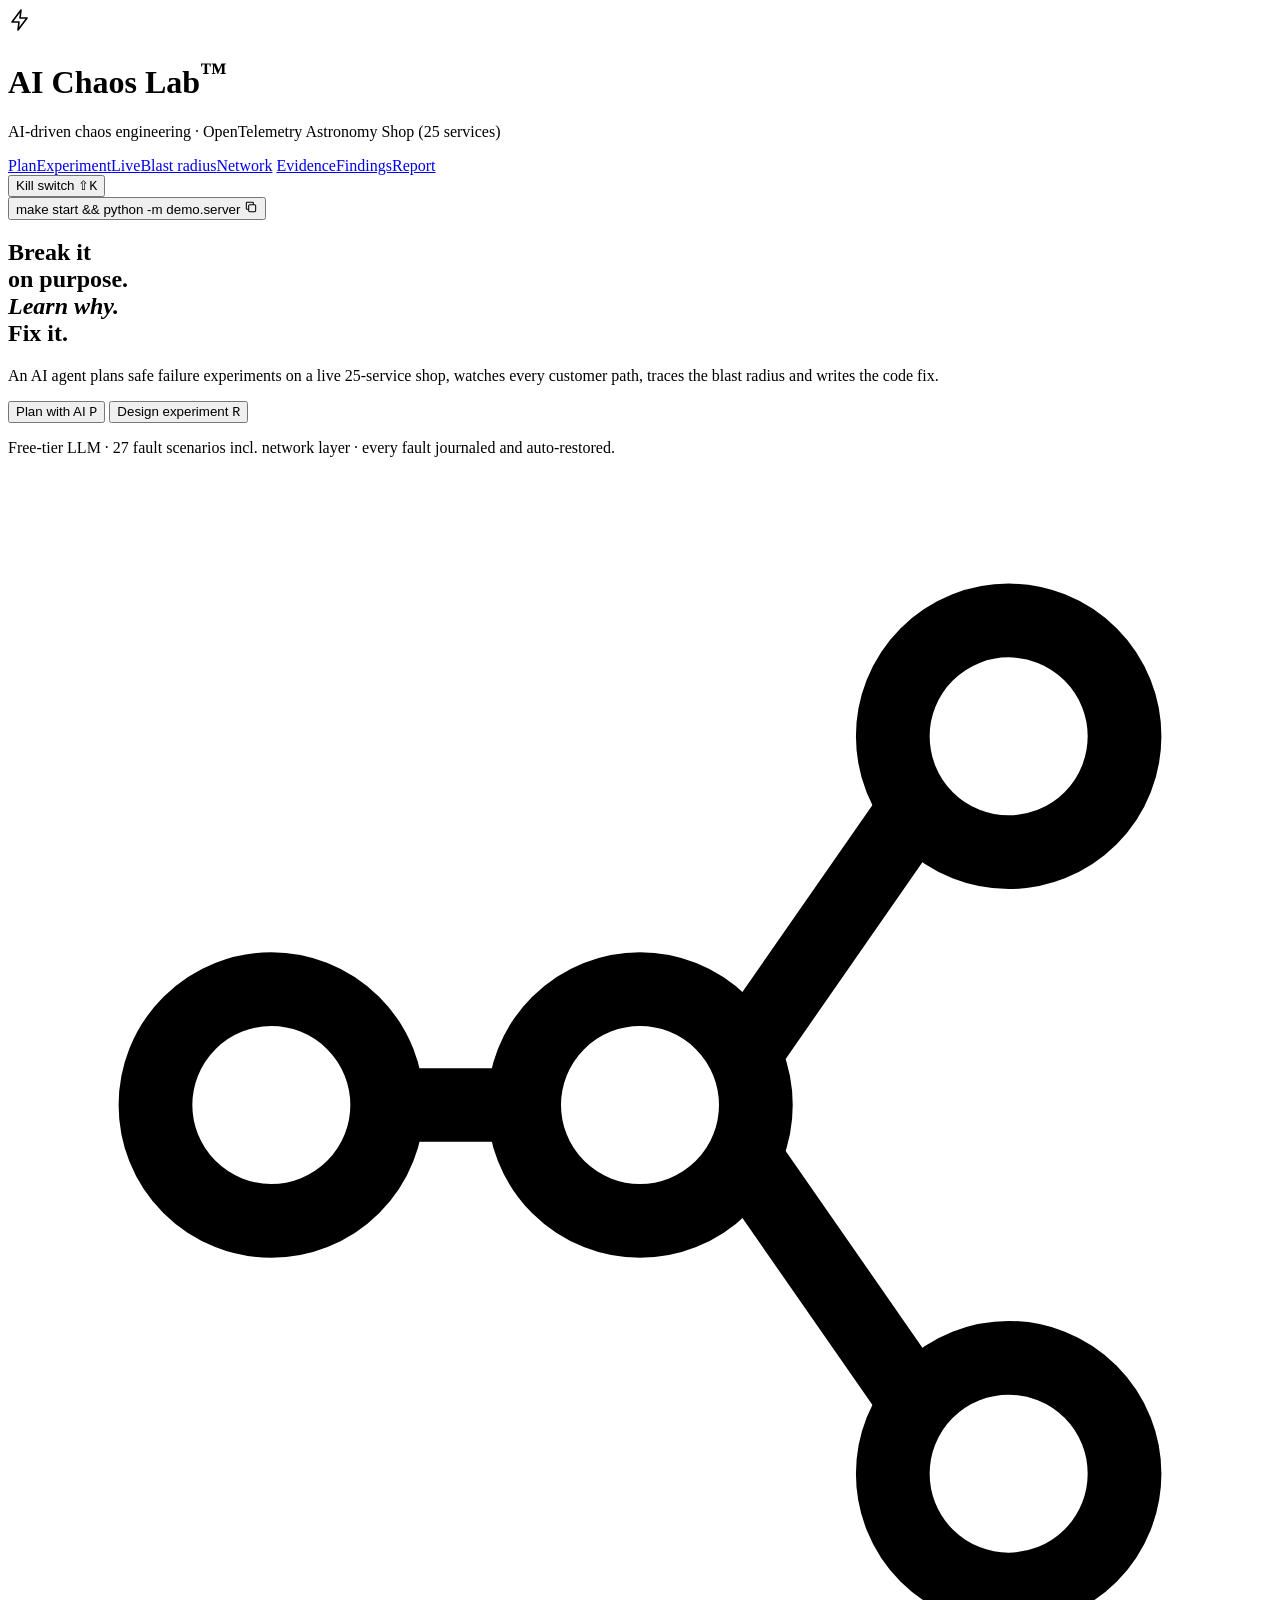
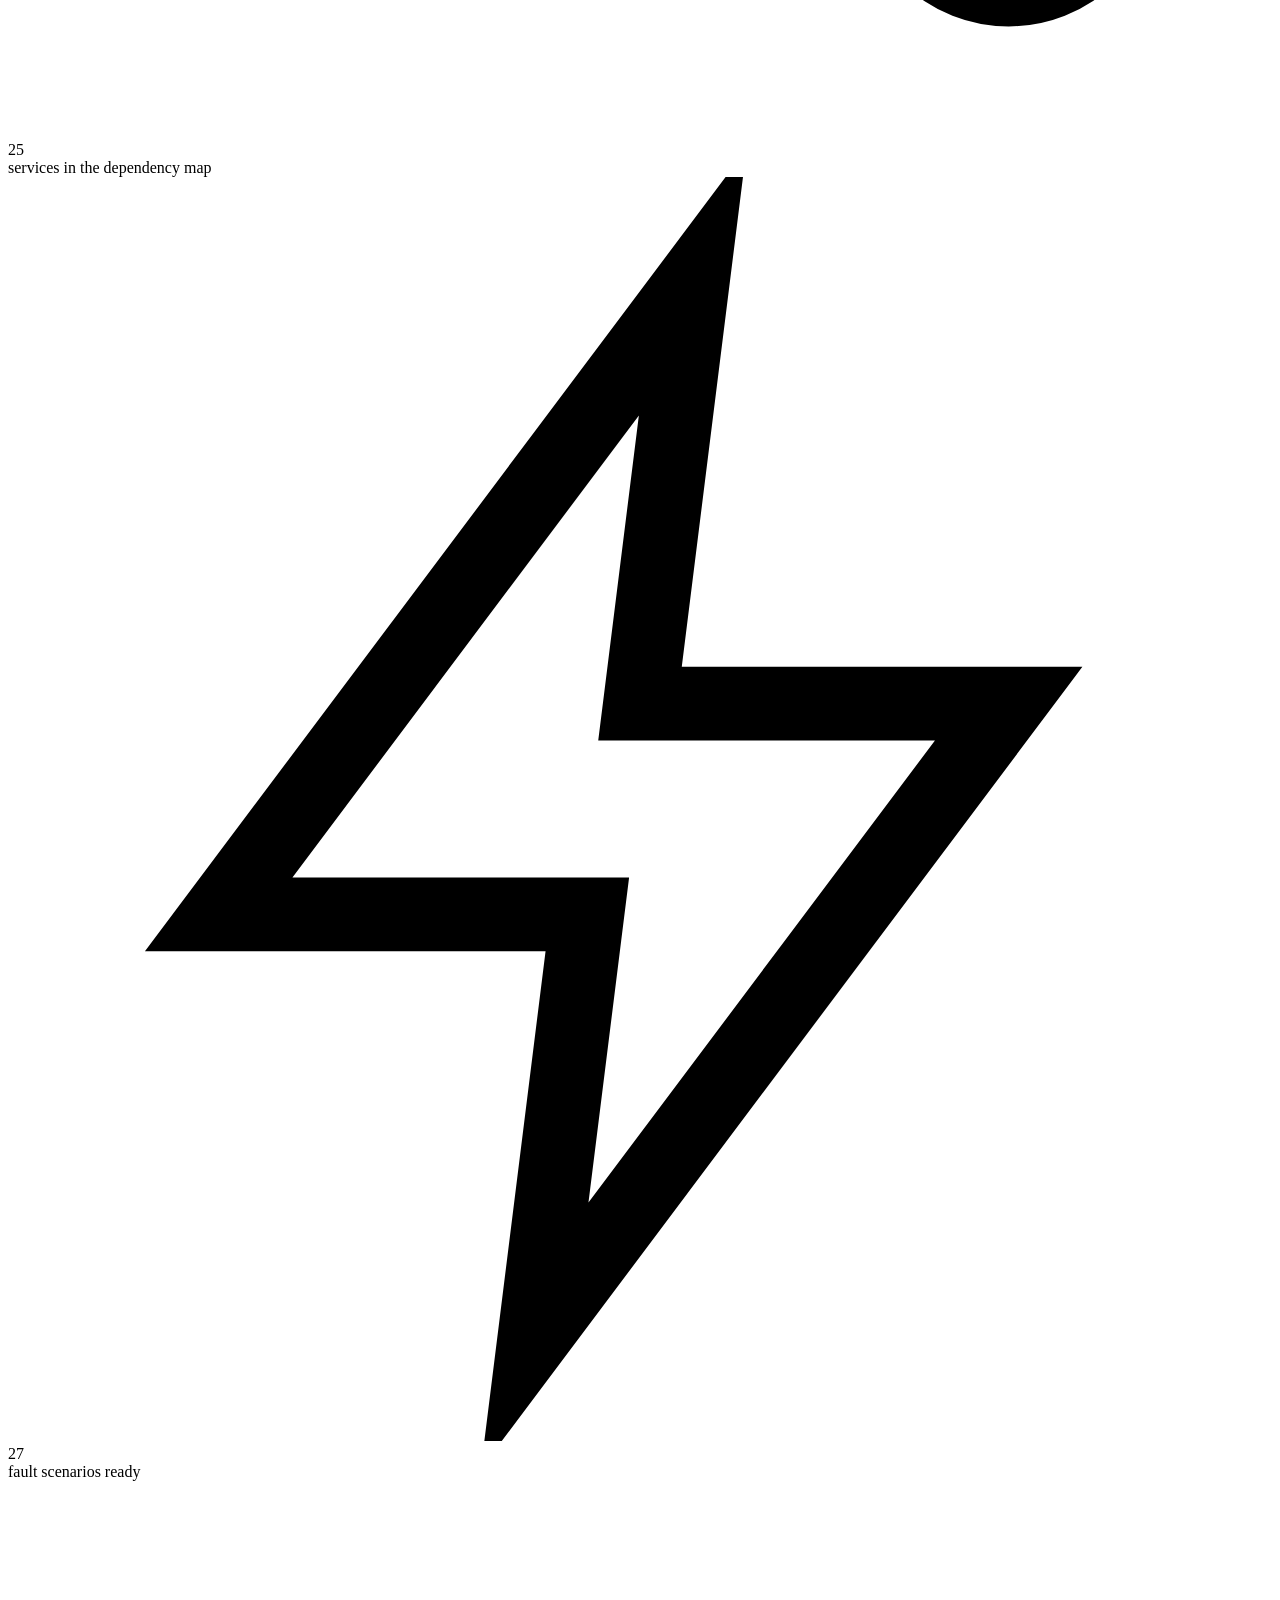
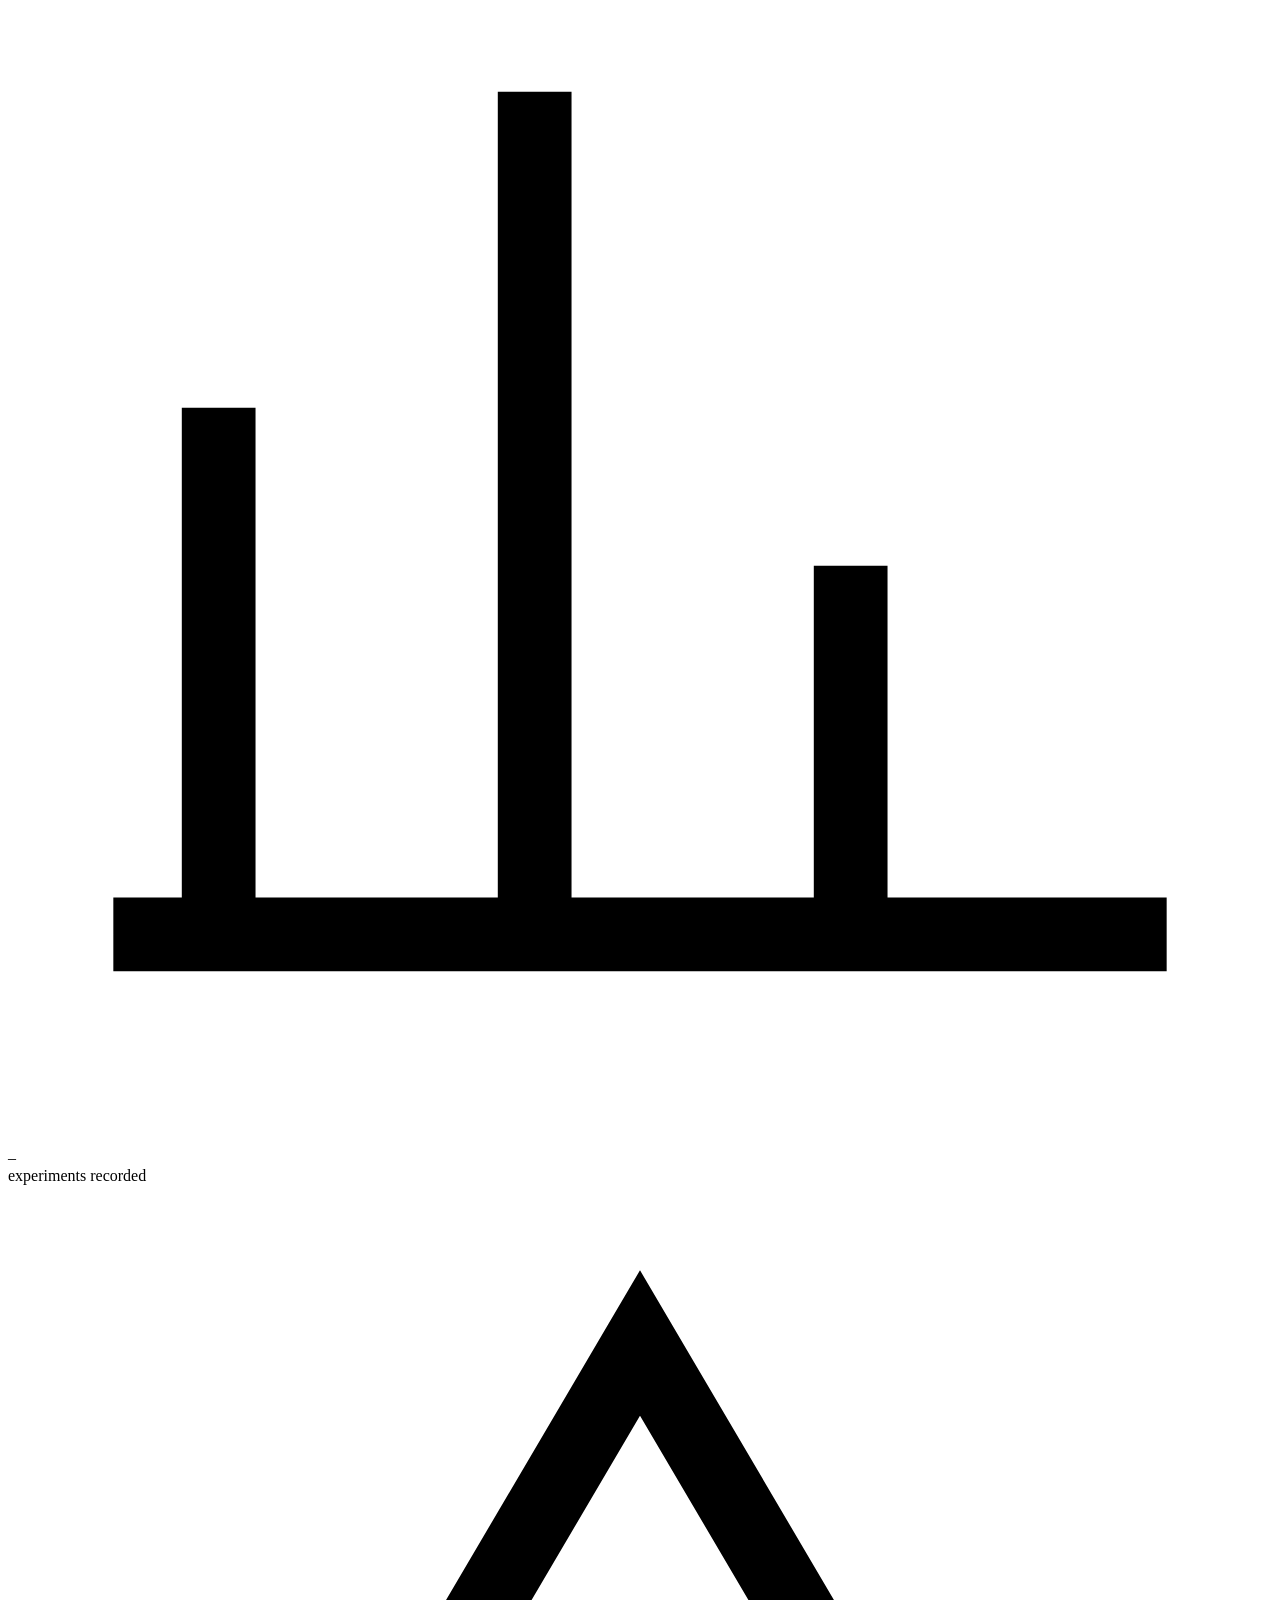
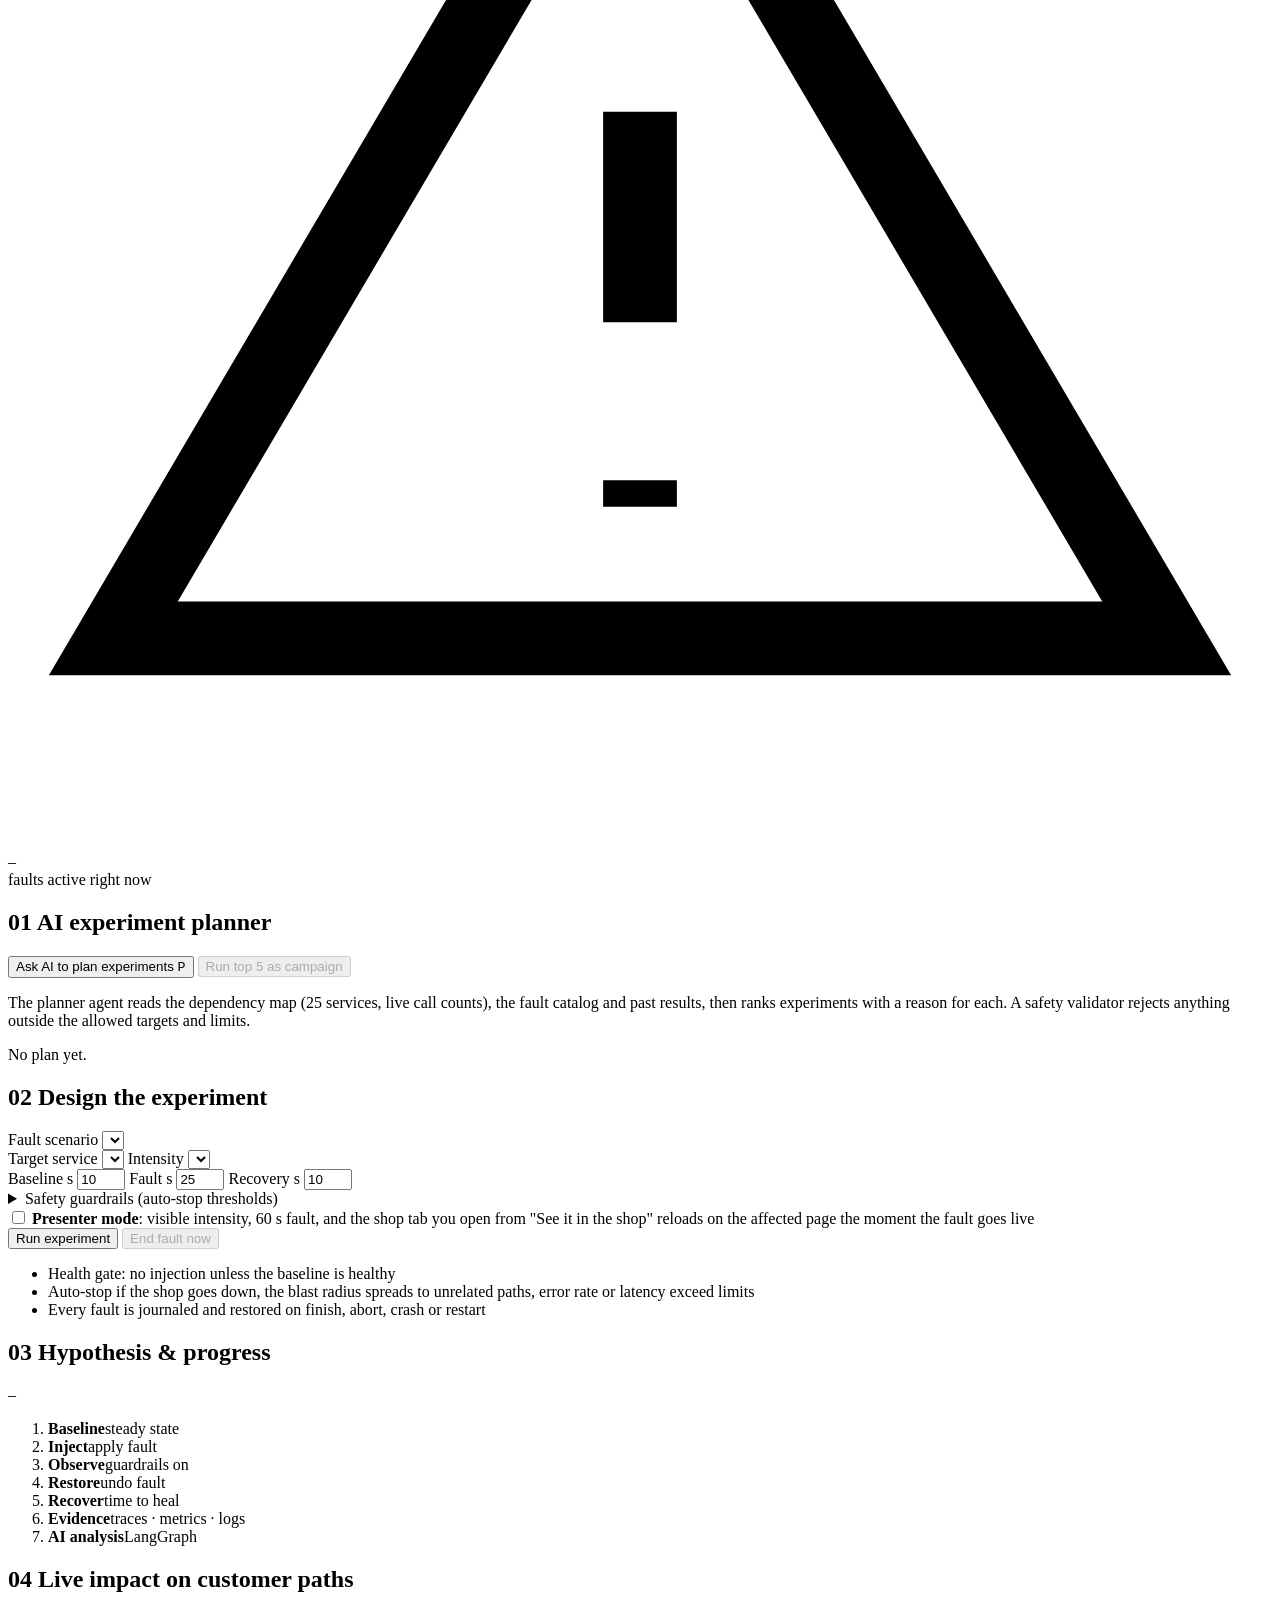
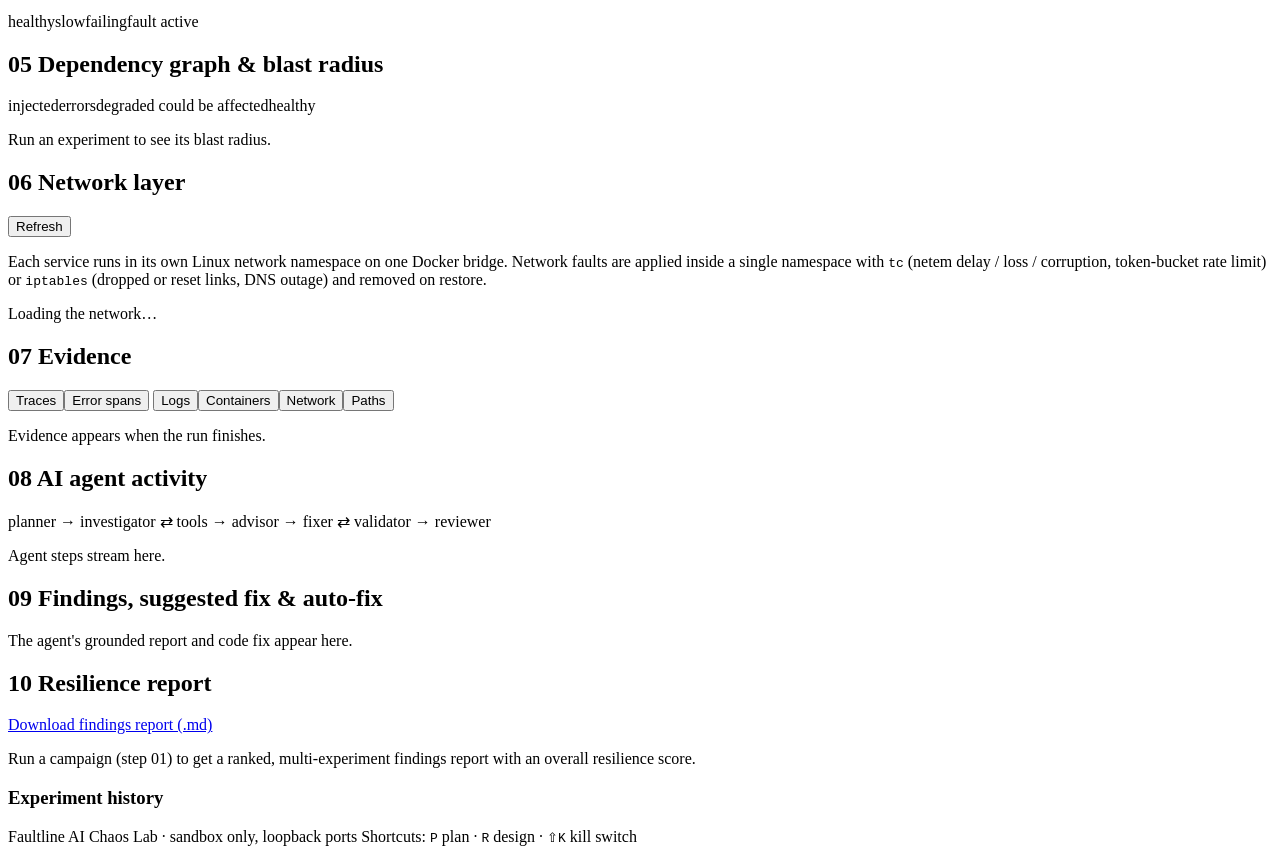
==== demo/static/index.html @ cfd6c529 "Add network-layer faults and network evidence Seven new scenarios act inside one container's Linux n" ====
<!doctype html>
<html lang="en">
<head>
<meta charset="utf-8">
<meta name="viewport" content="width=device-width, initial-scale=1">
<title>AI Chaos Lab</title>
<link rel="preconnect" href="https://fonts.googleapis.com">
<link rel="preconnect" href="https://fonts.gstatic.com" crossorigin>
<link rel="stylesheet" href="https://fonts.googleapis.com/css2?family=Inter:wght@400;500;600&family=JetBrains+Mono:wght@300;400;500&display=swap">
<link rel="stylesheet" href="/style.css">
</head>
<body>
<header class="top">
  <div class="brand">
    <div class="logo" aria-hidden="true">
      <svg viewBox="0 0 24 24" width="24" height="24" fill="none" stroke="currentColor" stroke-width="1.6" stroke-linejoin="round"><path d="M13 2 4 14h7l-1 8 9-12h-7z"/></svg>
    </div>
    <div>
      <h1>AI Chaos Lab<sup>™</sup></h1>
      <p class="sub">AI-driven chaos engineering · OpenTelemetry Astronomy Shop (25 services)</p>
    </div>
  </div>
  <nav class="nav">
    <a href="#plan">Plan</a><a href="#experiment">Experiment</a><a href="#live">Live</a><a href="#graph">Blast radius</a><a href="#network">Network</a>
    <a href="#evidence-sec">Evidence</a><a href="#findings">Findings</a><a href="#campaign">Report</a>
  </nav>
  <div class="chips" id="chips"></div>
  <button class="kill" id="kill" title="Stop everything and restore all faults now (Shift+K)">Kill switch <kbd>⇧K</kbd></button>
</header>

<main>
<div class="frame">
<div class="grid">

  <!-- Hero -->
  <section class="hero">
    <div class="hero-copy">
      <button class="cmd" id="copy-cmd" title="Copy start command"><span>make start &amp;&amp; python -m demo.server</span>
        <svg viewBox="0 0 24 24" width="14" height="14" fill="none" stroke="currentColor" stroke-width="1.8"><rect x="8" y="8" width="12" height="12" rx="2"/><path d="M16 8V5a1 1 0 0 0-1-1H5a1 1 0 0 0-1 1v10a1 1 0 0 0 1 1h3"/></svg></button>
      <h2 class="display">Break it<br>on purpose.<br><em>Learn why.</em><br>Fix it.</h2>
      <p class="lede">An AI agent plans safe failure experiments on a live 25-service shop, watches every customer path, traces the blast radius and writes the code fix.</p>
      <div class="hero-actions">
        <button class="primary big" id="hero-plan">Plan with AI <kbd>P</kbd></button>
        <button class="big" id="hero-run">Design experiment <kbd>R</kbd></button>
      </div>
      <p class="fine">Free-tier LLM · 27 fault scenarios incl. network layer · every fault journaled and auto-restored.</p>
    </div>
    <div class="hero-stats">
      <div class="stat green">
        <svg viewBox="0 0 24 24" fill="none" stroke="currentColor" stroke-width="1.4"><circle cx="5" cy="12" r="2.2"/><circle cx="19" cy="5" r="2.2"/><circle cx="19" cy="19" r="2.2"/><circle cx="12" cy="12" r="2.2"/><path d="M7.2 12h2.6M14 11l3.2-4.6M14 13l3.2 4.6"/></svg>
        <div><div class="v" id="st-services">25</div><div class="l">services in the dependency map</div></div>
      </div>
      <div class="stat orange">
        <svg viewBox="0 0 24 24" fill="none" stroke="currentColor" stroke-width="1.4"><path d="M13 2 4 14h7l-1 8 9-12h-7z"/></svg>
        <div><div class="v" id="st-scenarios">27</div><div class="l">fault scenarios ready</div></div>
      </div>
      <div class="stat yellow">
        <svg viewBox="0 0 24 24" fill="none" stroke="currentColor" stroke-width="1.4"><path d="M4 20V10M10 20V4M16 20v-7M22 20H2"/></svg>
        <div><div class="v" id="st-runs">–</div><div class="l">experiments recorded</div></div>
      </div>
      <div class="stat red" id="st-fault-cell">
        <svg viewBox="0 0 24 24" fill="none" stroke="currentColor" stroke-width="1.4"><path d="M12 3 2 20h20L12 3z"/><path d="M12 10v4M12 17v.5"/></svg>
        <div><div class="v" id="st-faults">–</div><div class="l">faults active right now</div></div>
      </div>
    </div>
  </section>

  <!-- 1. AI planner -->
  <section class="card" id="plan">
    <div class="card-head">
      <h2><span class="num">01</span> AI experiment planner</h2>
      <div class="row">
        <button class="primary" id="plan-btn">Ask AI to plan experiments <kbd>P</kbd></button>
        <button id="campaign-btn" disabled>Run top 5 as campaign</button>
      </div>
    </div>
    <p class="muted small">The planner agent reads the dependency map (25 services, live call counts), the fault catalog and past results, then ranks experiments with a reason for each. A safety validator rejects anything outside the allowed targets and limits.</p>
    <div id="plan-out"><p class="muted">No plan yet.</p></div>
  </section>

  <!-- 2. Design -->
  <section class="grid-setup" id="experiment">
    <div class="card">
      <h2><span class="num">02</span> Design the experiment</h2>
      <label class="field">Fault scenario <select id="scenario"></select></label>
      <div class="two">
        <label class="field">Target service <select id="target"></select></label>
        <label class="field">Intensity <select id="variant"></select></label>
      </div>
      <div class="three">
        <label class="field">Baseline s <input id="baseline_s" type="number" min="6" max="30" value="10"></label>
        <label class="field">Fault s <input id="fault_s" type="number" min="8" max="60" value="25"></label>
        <label class="field">Recovery s <input id="recovery_s" type="number" min="5" max="30" value="10"></label>
      </div>
      <details class="guards-edit">
        <summary>Safety guardrails (auto-stop thresholds)</summary>
        <div class="two">
          <label class="field">Max unexpected paths <input id="g_unexpected" type="number" value="2" min="0" max="10"></label>
          <label class="field">Max error rate % <input id="g_error" type="number" value="85" min="10" max="100"></label>
          <label class="field">Max median latency, unrelated paths ms <input id="g_p95" type="number" value="6000" min="500" max="8000"></label>
          <label class="field">Hard fault cap s <input id="g_cap" type="number" value="60" min="10" max="60"></label>
        </div>
      </details>
      <label class="presenter"><input type="checkbox" id="presenter"> <span><b>Presenter mode</b>: visible intensity,
        60 s fault, and the shop tab you open from "See it in the shop" reloads on the affected page the moment the fault goes live</span></label>
      <div class="actions">
        <button class="primary" id="run">Run experiment</button>
        <button id="end-fault" disabled title="Restore now; the run still completes and is scored">End fault now</button>
      </div>
      <ul class="guards">
        <li>Health gate: no injection unless the baseline is healthy</li>
        <li>Auto-stop if the shop goes down, the blast radius spreads to unrelated paths, error rate or latency exceed limits</li>
        <li>Every fault is journaled and restored on finish, abort, crash or restart</li>
      </ul>
    </div>
    <div class="card">
      <h2><span class="num">03</span> Hypothesis &amp; progress</h2>
      <p class="hypothesis" id="hypothesis">–</p>
      <div class="meta" id="exp-meta"></div>
      <div class="shopview" id="shopview"></div>
      <ol class="stepper" id="stepper">
        <li data-step="baseline"><b>Baseline</b><span>steady state</span></li>
        <li data-step="inject"><b>Inject</b><span>apply fault</span></li>
        <li data-step="fault"><b>Observe</b><span>guardrails on</span></li>
        <li data-step="restore"><b>Restore</b><span>undo fault</span></li>
        <li data-step="recovered"><b>Recover</b><span>time to heal</span></li>
        <li data-step="evidence"><b>Evidence</b><span>traces · metrics · logs</span></li>
        <li data-step="agent"><b>AI analysis</b><span>LangGraph</span></li>
      </ol>
      <div class="runline" id="runline"></div>
    </div>
  </section>

  <!-- 3. Live -->
  <section class="card" id="live">
    <div class="card-head">
      <h2><span class="num">04</span> Live impact on customer paths</h2>
      <div class="legend"><span><i class="sq ok"></i>healthy</span><span><i class="sq slow"></i>slow</span><span><i class="sq bad"></i>failing</span><span><i class="band"></i>fault active</span></div>
    </div>
    <div class="kpis" id="kpis"></div>
    <div class="matrix" id="matrix"></div>
  </section>

  <!-- 4. Topology -->
  <section class="card" id="graph">
    <div class="card-head">
      <h2><span class="num">05</span> Dependency graph &amp; blast radius</h2>
      <div class="legend">
        <span><i class="dot inj"></i>injected</span><span><i class="dot err"></i>errors</span><span><i class="dot deg"></i>degraded</span>
        <span><i class="dot pot"></i>could be affected</span><span><i class="dot ok"></i>healthy</span>
      </div>
    </div>
    <div class="graph-wrap">
      <div id="topology" class="topology"></div>
      <div id="blast" class="blast"><p class="muted">Run an experiment to see its blast radius.</p></div>
    </div>
  </section>

  <!-- Network layer -->
  <section class="card" id="network">
    <div class="card-head">
      <h2><span class="num">06</span> Network layer</h2>
      <button id="net-refresh" data-needs-idle>Refresh</button>
    </div>
    <p class="muted small">Each service runs in its own Linux network namespace on one Docker bridge. Network faults
      are applied inside a single namespace with <code>tc</code> (netem delay / loss / corruption, token-bucket
      rate limit) or <code>iptables</code> (dropped or reset links, DNS outage) and removed on restore.</p>
    <div class="net-grid">
      <div id="net-summary" class="net-summary"><p class="muted">Loading the network…</p></div>
      <div id="net-table" class="net-table"></div>
    </div>
  </section>

  <!-- 5. Evidence + agent -->
  <section class="grid-two" id="evidence-sec">
    <div class="card">
      <div class="card-head">
        <h2><span class="num">07</span> Evidence</h2>
        <div class="tabs" id="tabs">
          <button data-tab="trace" class="on">Traces</button><button data-tab="spans">Error spans</button>
          <button data-tab="logs">Logs</button><button data-tab="containers">Containers</button><button data-tab="network">Network</button><button data-tab="paths">Paths</button>
        </div>
      </div>
      <div id="evidence" class="evidence"><p class="muted">Evidence appears when the run finishes.</p></div>
    </div>
    <div class="card">
      <div class="card-head">
        <h2><span class="num">08</span> AI agent activity</h2>
        <span class="graph-pill" id="graph-pill">planner → investigator ⇄ tools → advisor → fixer ⇄ validator → reviewer</span>
      </div>
      <div id="feed" class="feed"><p class="muted">Agent steps stream here.</p></div>
    </div>
  </section>

  <!-- 6. Findings -->
  <section class="card" id="findings">
    <h2><span class="num">09</span> Findings, suggested fix &amp; auto-fix</h2>
    <div id="report"><p class="muted">The agent's grounded report and code fix appear here.</p></div>
  </section>

  <!-- 7. Campaign -->
  <section class="card" id="campaign">
    <div class="card-head">
      <h2><span class="num">10</span> Resilience report</h2>
      <a class="button" id="report-dl" href="#" download>Download findings report (.md)</a>
    </div>
    <div id="campaign-out"><p class="muted">Run a campaign (step 01) to get a ranked, multi-experiment findings report with an overall resilience score.</p></div>
    <h3 class="sub-h">Experiment history</h3>
    <div id="history"></div>
  </section>

</div>
</div>
</main>
<footer class="foot">
  <span>Faultline AI Chaos Lab · sandbox only, loopback ports</span>
  <span>Shortcuts: <kbd>P</kbd> plan · <kbd>R</kbd> design · <kbd>⇧K</kbd> kill switch</span>
</footer>
<script src="/app.js"></script>
</body>
</html>
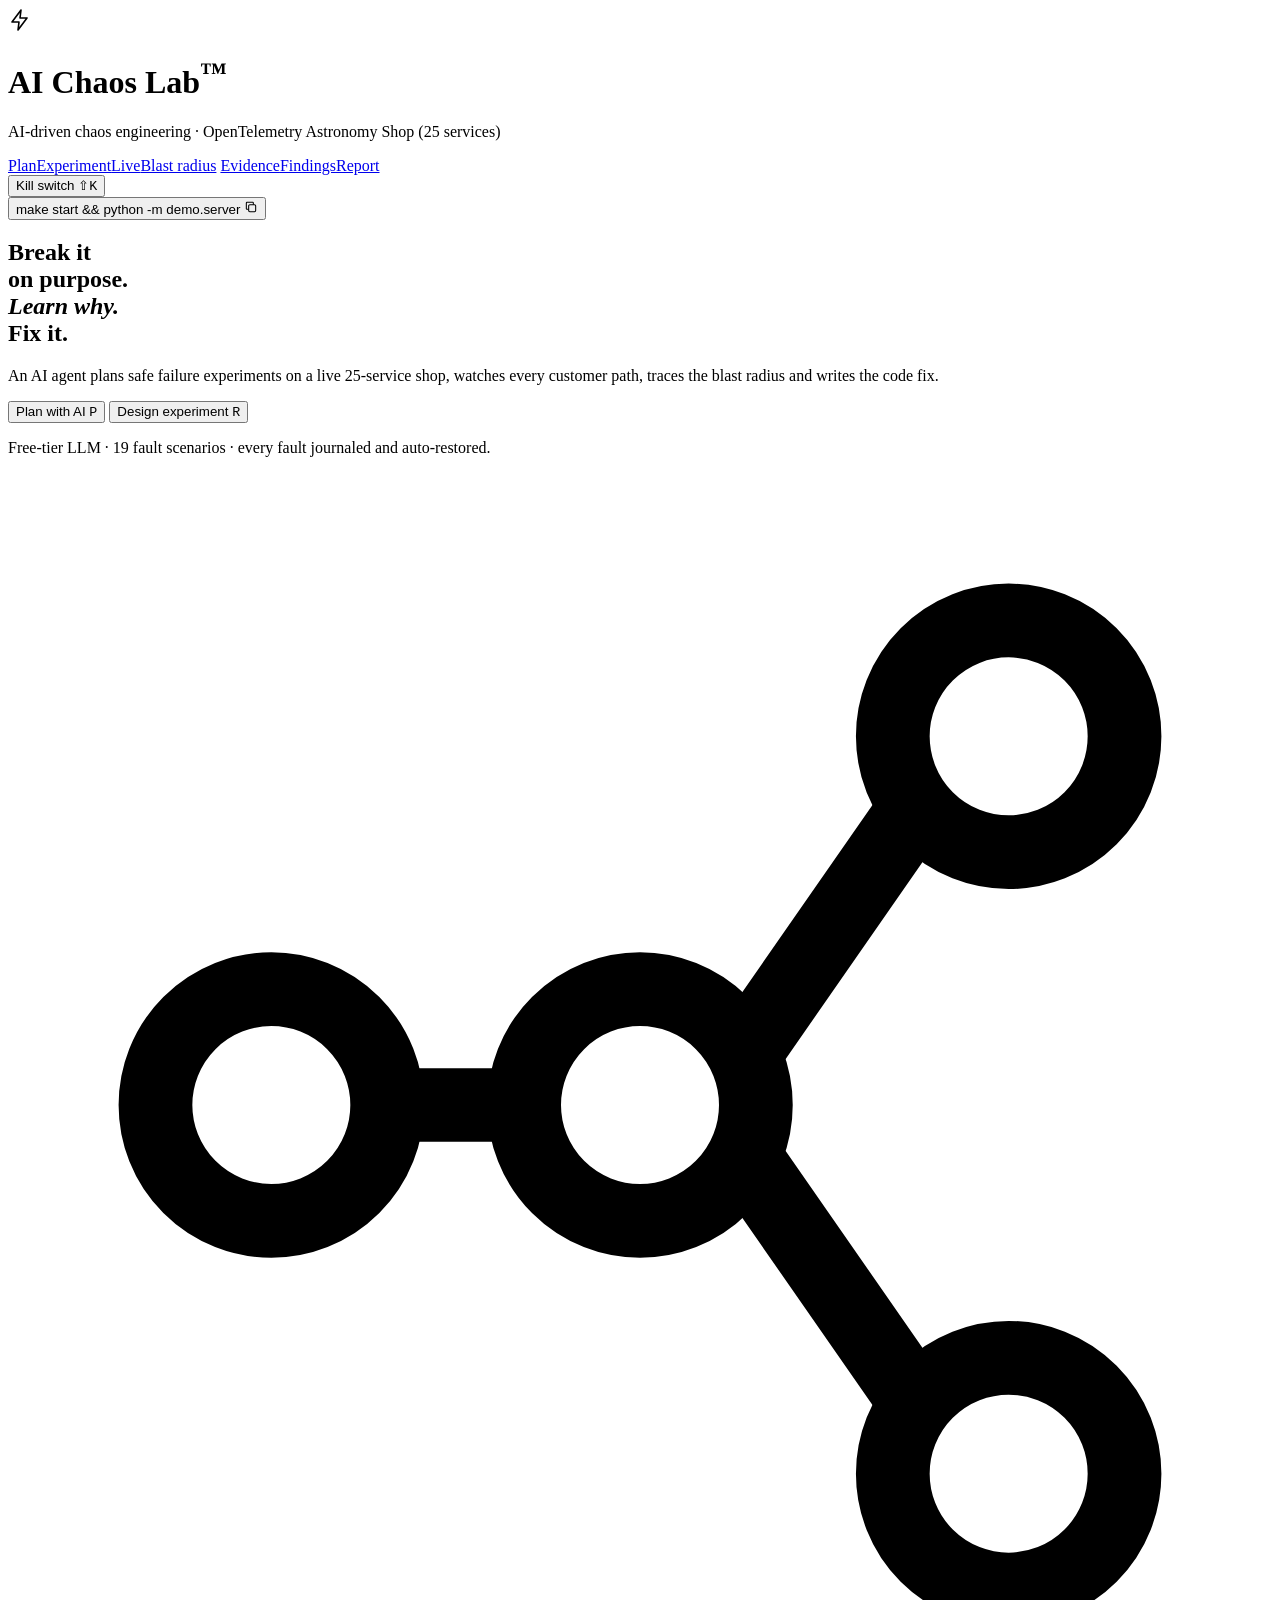
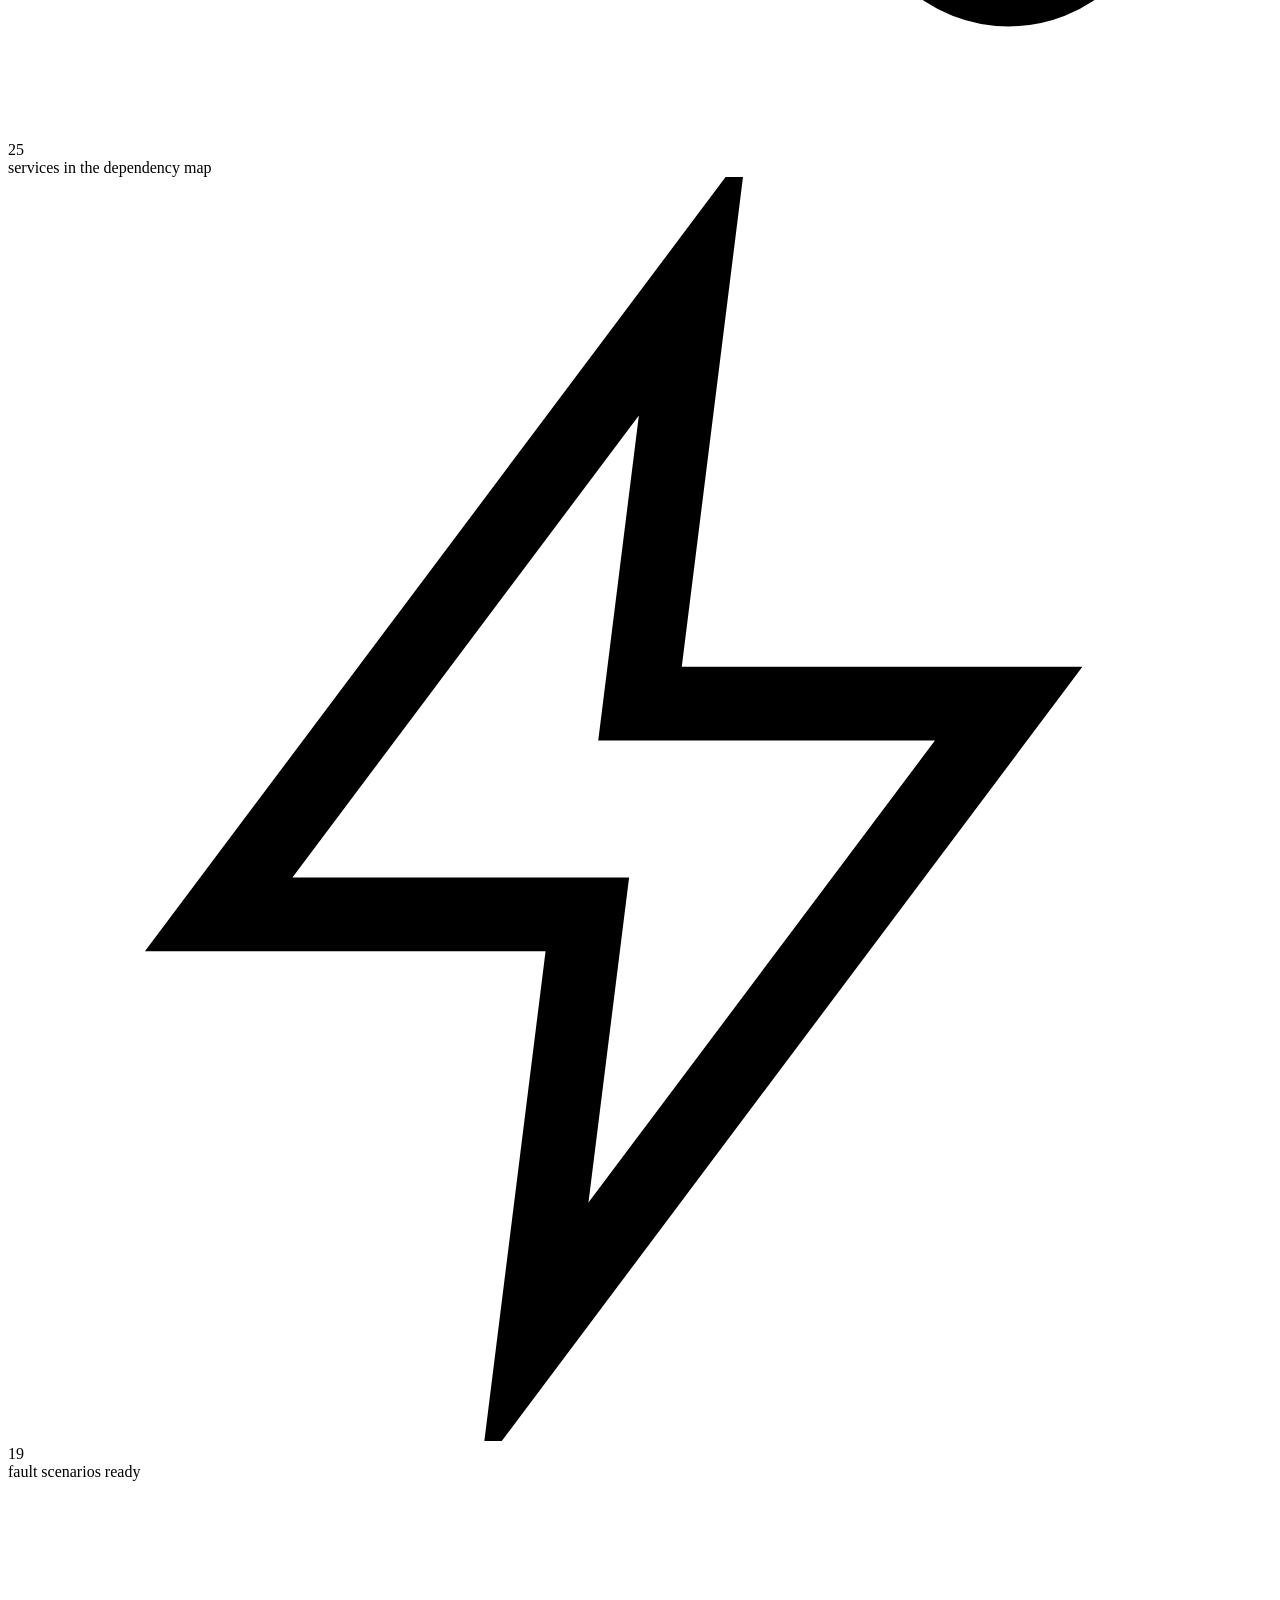
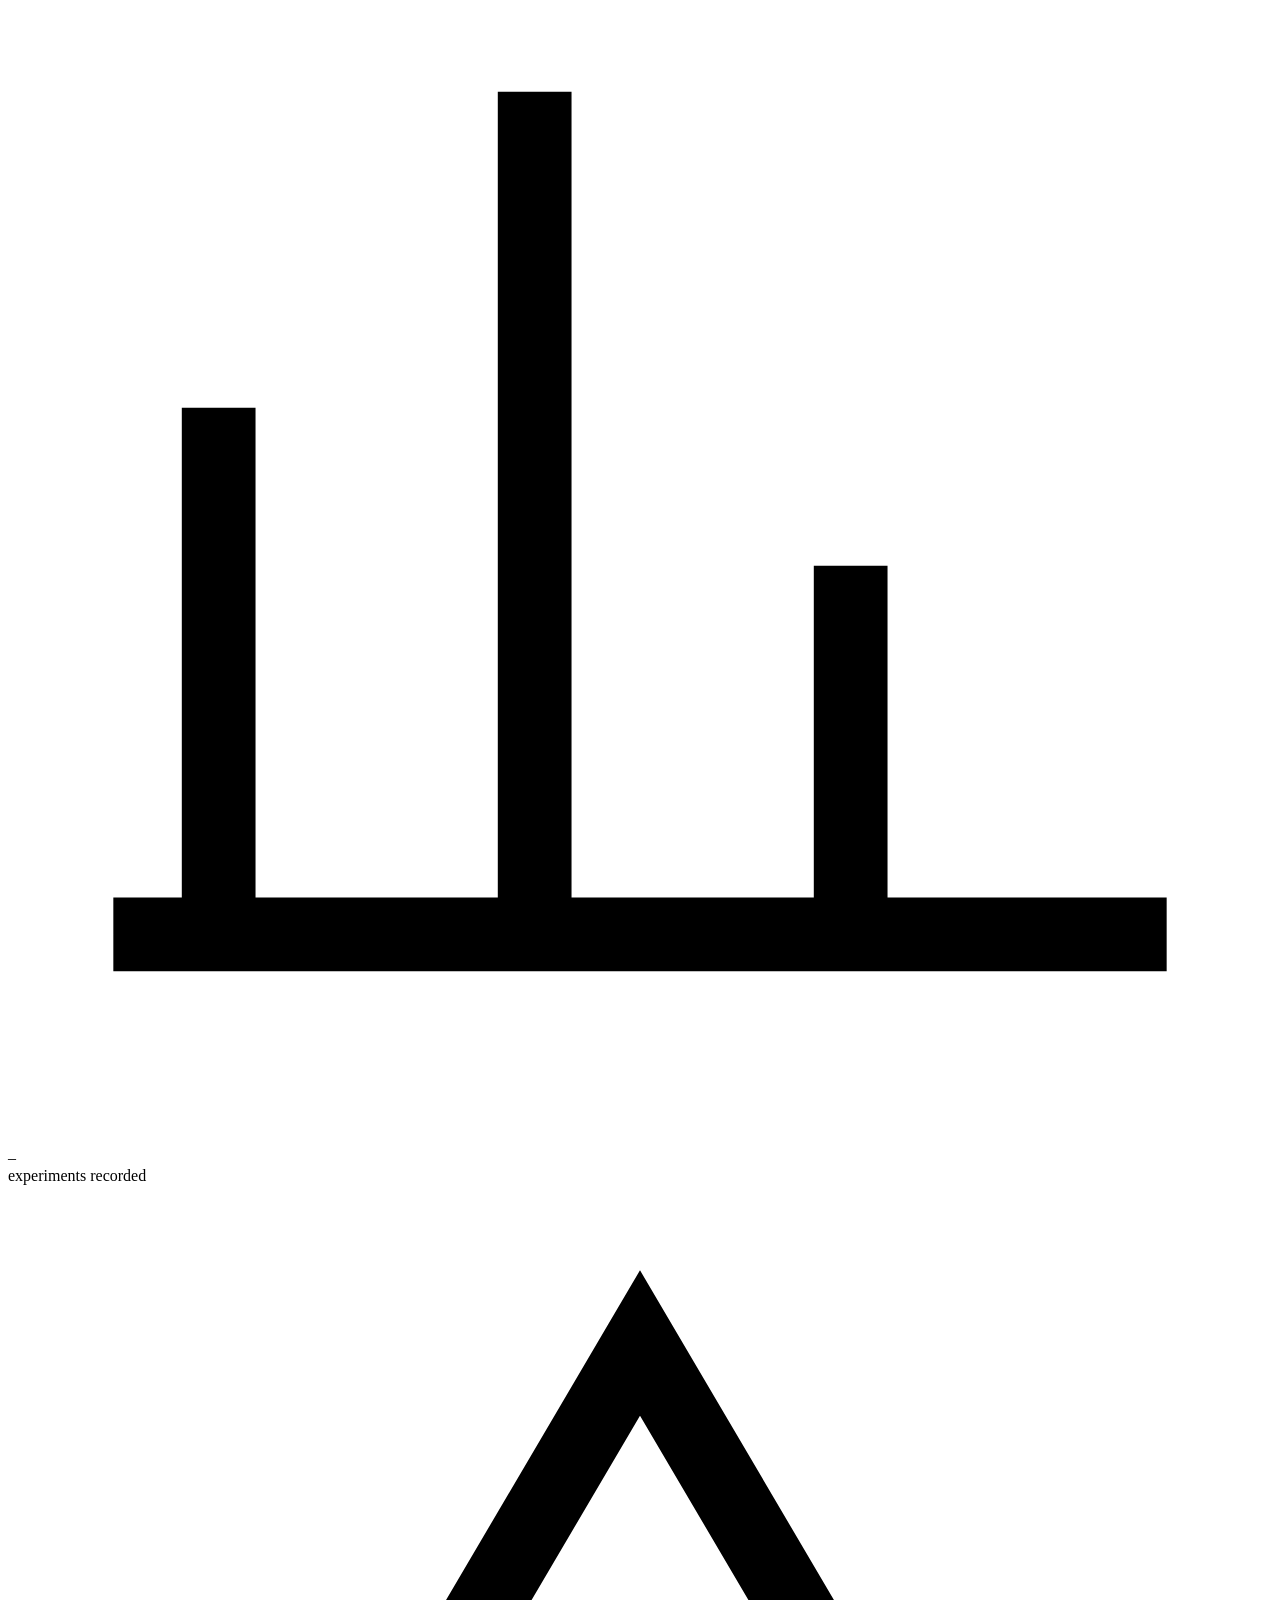
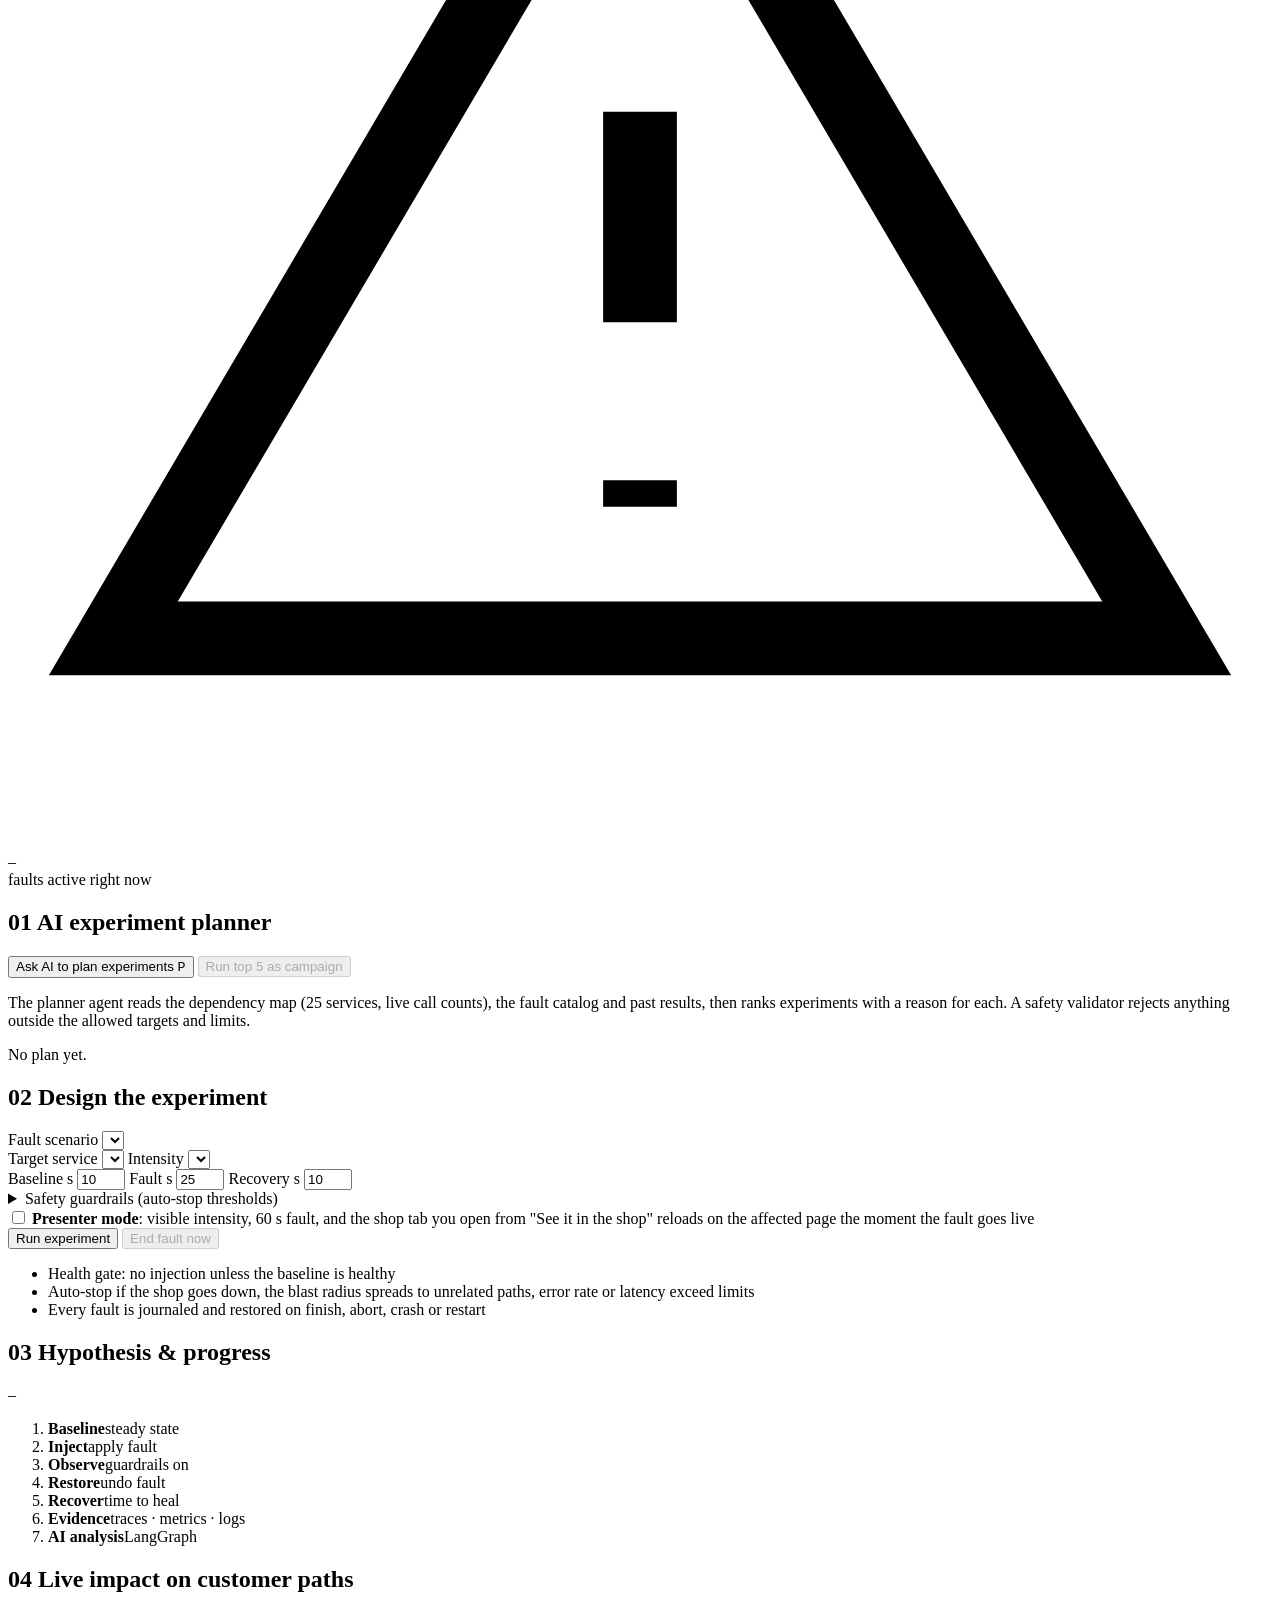
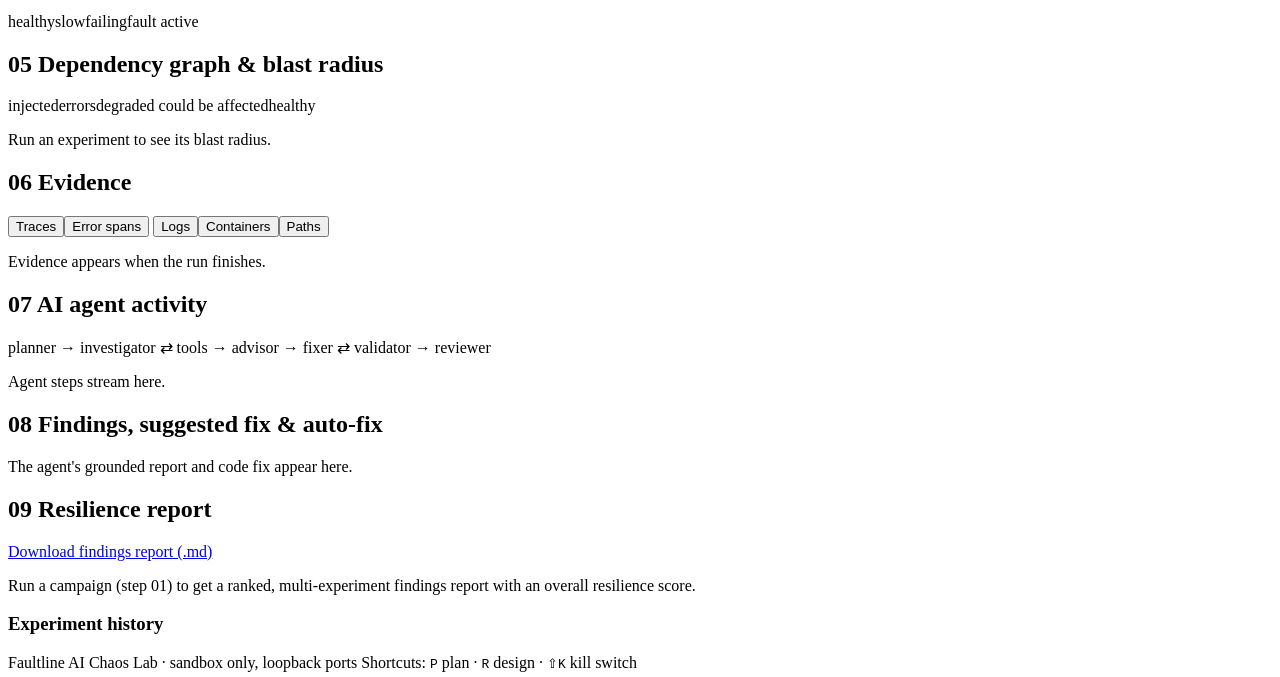
==== commit c4f718ac: "Merge pull request #7 from 0Advi/rename/faultline Rename the project to Faultline" ====
--- a/demo/static/index.html
+++ b/demo/static/index.html
@@ -21,7 +21,7 @@
     </div>
   </div>
   <nav class="nav">
-    <a href="#plan">Plan</a><a href="#experiment">Experiment</a><a href="#live">Live</a><a href="#graph">Blast radius</a><a href="#network">Network</a>
+    <a href="#plan">Plan</a><a href="#experiment">Experiment</a><a href="#live">Live</a><a href="#graph">Blast radius</a>
     <a href="#evidence-sec">Evidence</a><a href="#findings">Findings</a><a href="#campaign">Report</a>
   </nav>
   <div class="chips" id="chips"></div>
@@ -43,7 +43,7 @@
         <button class="primary big" id="hero-plan">Plan with AI <kbd>P</kbd></button>
         <button class="big" id="hero-run">Design experiment <kbd>R</kbd></button>
       </div>
-      <p class="fine">Free-tier LLM · 27 fault scenarios incl. network layer · every fault journaled and auto-restored.</p>
+      <p class="fine">Free-tier LLM · 19 fault scenarios · every fault journaled and auto-restored.</p>
     </div>
     <div class="hero-stats">
       <div class="stat green">
@@ -52,7 +52,7 @@
       </div>
       <div class="stat orange">
         <svg viewBox="0 0 24 24" fill="none" stroke="currentColor" stroke-width="1.4"><path d="M13 2 4 14h7l-1 8 9-12h-7z"/></svg>
-        <div><div class="v" id="st-scenarios">27</div><div class="l">fault scenarios ready</div></div>
+        <div><div class="v" id="st-scenarios">19</div><div class="l">fault scenarios ready</div></div>
       </div>
       <div class="stat yellow">
         <svg viewBox="0 0 24 24" fill="none" stroke="currentColor" stroke-width="1.4"><path d="M4 20V10M10 20V4M16 20v-7M22 20H2"/></svg>
@@ -156,36 +156,21 @@
     </div>
   </section>
 
-  <!-- Network layer -->
-  <section class="card" id="network">
-    <div class="card-head">
-      <h2><span class="num">06</span> Network layer</h2>
-      <button id="net-refresh" data-needs-idle>Refresh</button>
-    </div>
-    <p class="muted small">Each service runs in its own Linux network namespace on one Docker bridge. Network faults
-      are applied inside a single namespace with <code>tc</code> (netem delay / loss / corruption, token-bucket
-      rate limit) or <code>iptables</code> (dropped or reset links, DNS outage) and removed on restore.</p>
-    <div class="net-grid">
-      <div id="net-summary" class="net-summary"><p class="muted">Loading the network…</p></div>
-      <div id="net-table" class="net-table"></div>
-    </div>
-  </section>
-
   <!-- 5. Evidence + agent -->
   <section class="grid-two" id="evidence-sec">
     <div class="card">
       <div class="card-head">
-        <h2><span class="num">07</span> Evidence</h2>
+        <h2><span class="num">06</span> Evidence</h2>
         <div class="tabs" id="tabs">
           <button data-tab="trace" class="on">Traces</button><button data-tab="spans">Error spans</button>
-          <button data-tab="logs">Logs</button><button data-tab="containers">Containers</button><button data-tab="network">Network</button><button data-tab="paths">Paths</button>
+          <button data-tab="logs">Logs</button><button data-tab="containers">Containers</button><button data-tab="paths">Paths</button>
         </div>
       </div>
       <div id="evidence" class="evidence"><p class="muted">Evidence appears when the run finishes.</p></div>
     </div>
     <div class="card">
       <div class="card-head">
-        <h2><span class="num">08</span> AI agent activity</h2>
+        <h2><span class="num">07</span> AI agent activity</h2>
         <span class="graph-pill" id="graph-pill">planner → investigator ⇄ tools → advisor → fixer ⇄ validator → reviewer</span>
       </div>
       <div id="feed" class="feed"><p class="muted">Agent steps stream here.</p></div>
@@ -194,14 +179,14 @@
 
   <!-- 6. Findings -->
   <section class="card" id="findings">
-    <h2><span class="num">09</span> Findings, suggested fix &amp; auto-fix</h2>
+    <h2><span class="num">08</span> Findings, suggested fix &amp; auto-fix</h2>
     <div id="report"><p class="muted">The agent's grounded report and code fix appear here.</p></div>
   </section>
 
   <!-- 7. Campaign -->
   <section class="card" id="campaign">
     <div class="card-head">
-      <h2><span class="num">10</span> Resilience report</h2>
+      <h2><span class="num">09</span> Resilience report</h2>
       <a class="button" id="report-dl" href="#" download>Download findings report (.md)</a>
     </div>
     <div id="campaign-out"><p class="muted">Run a campaign (step 01) to get a ranked, multi-experiment findings report with an overall resilience score.</p></div>
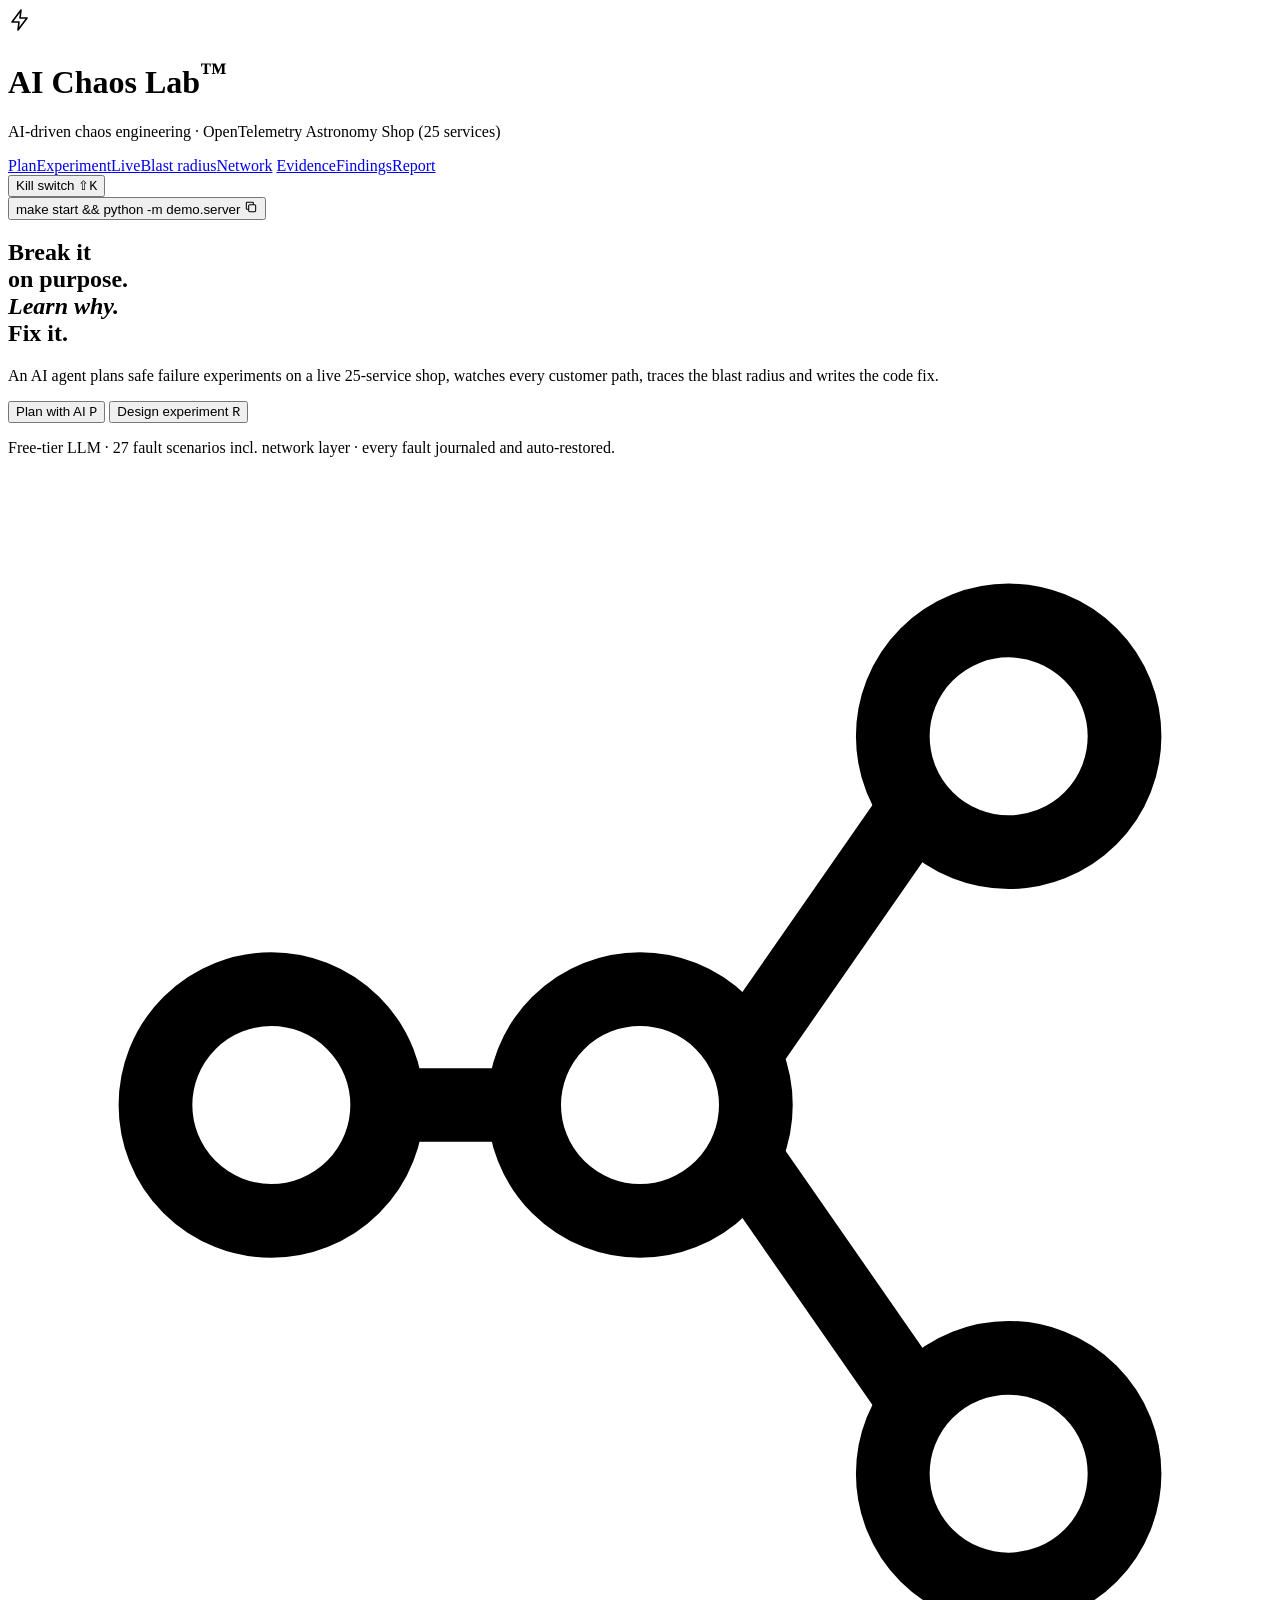
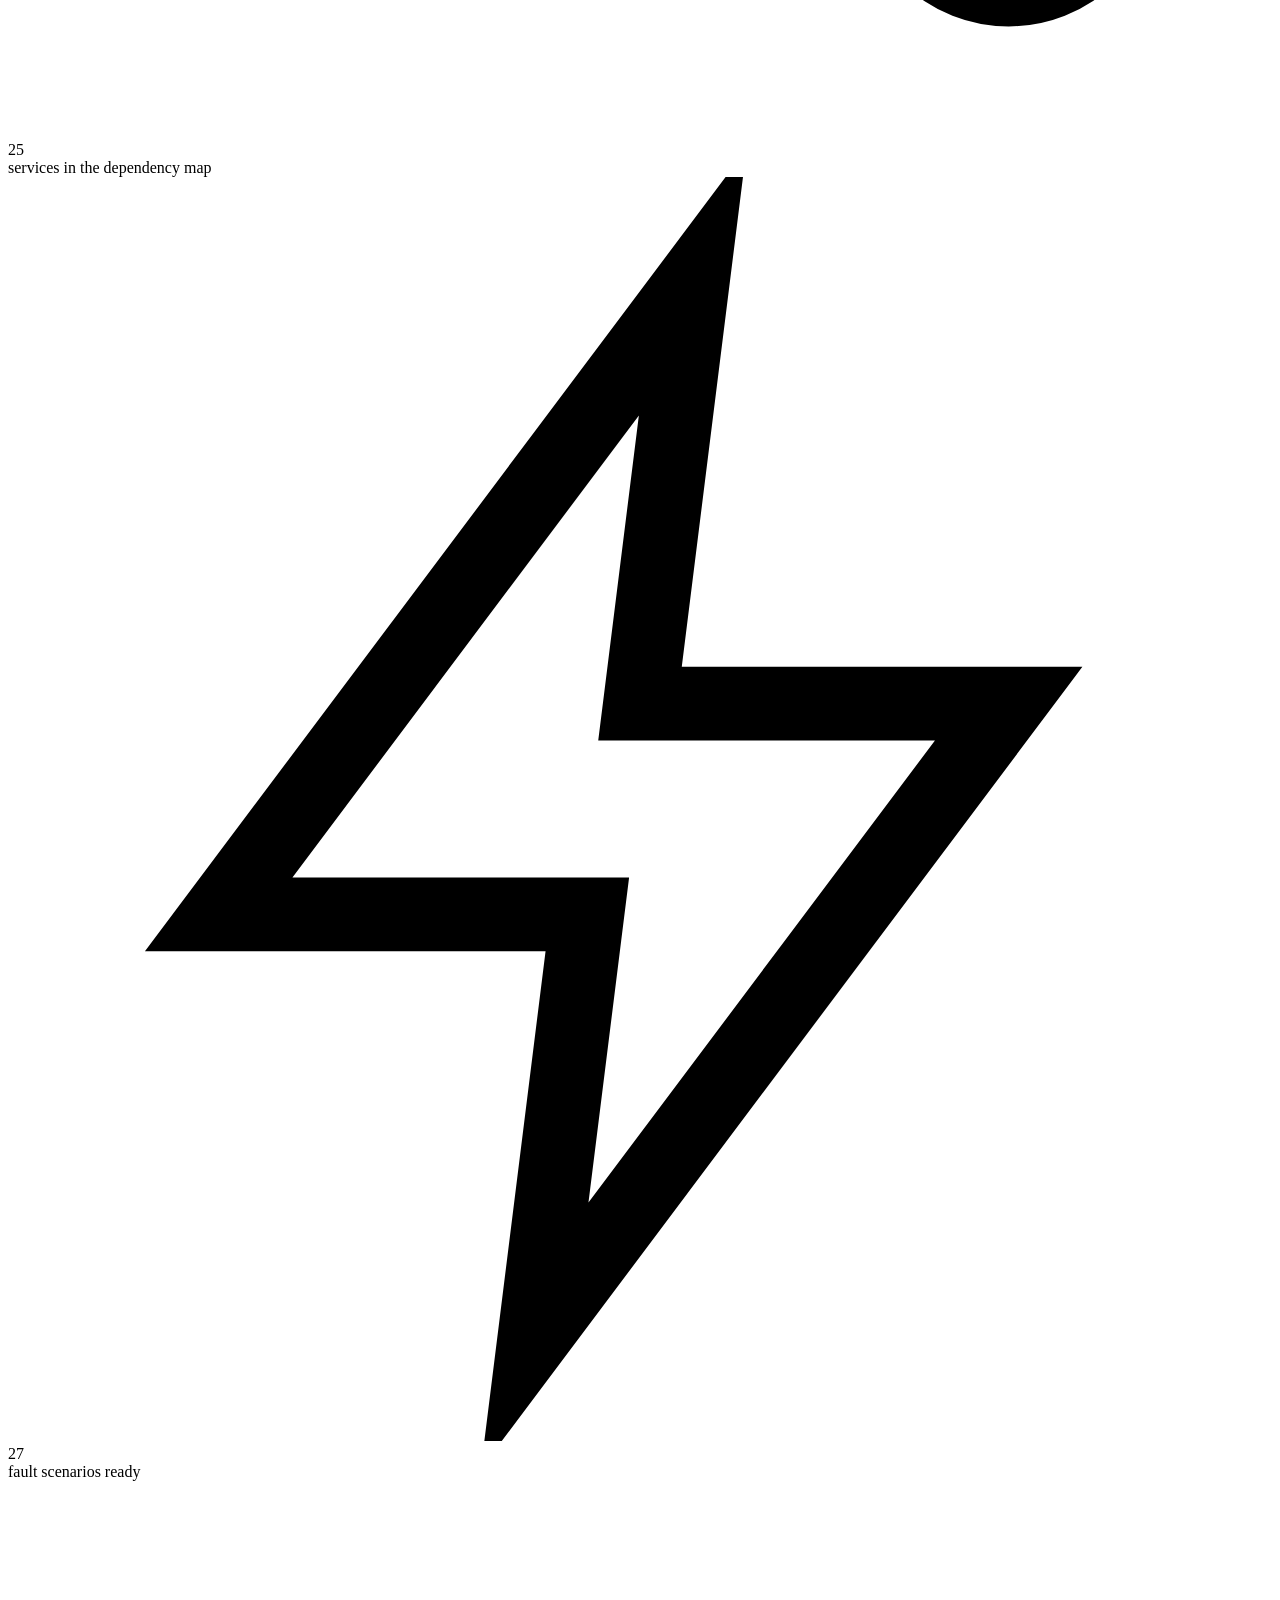
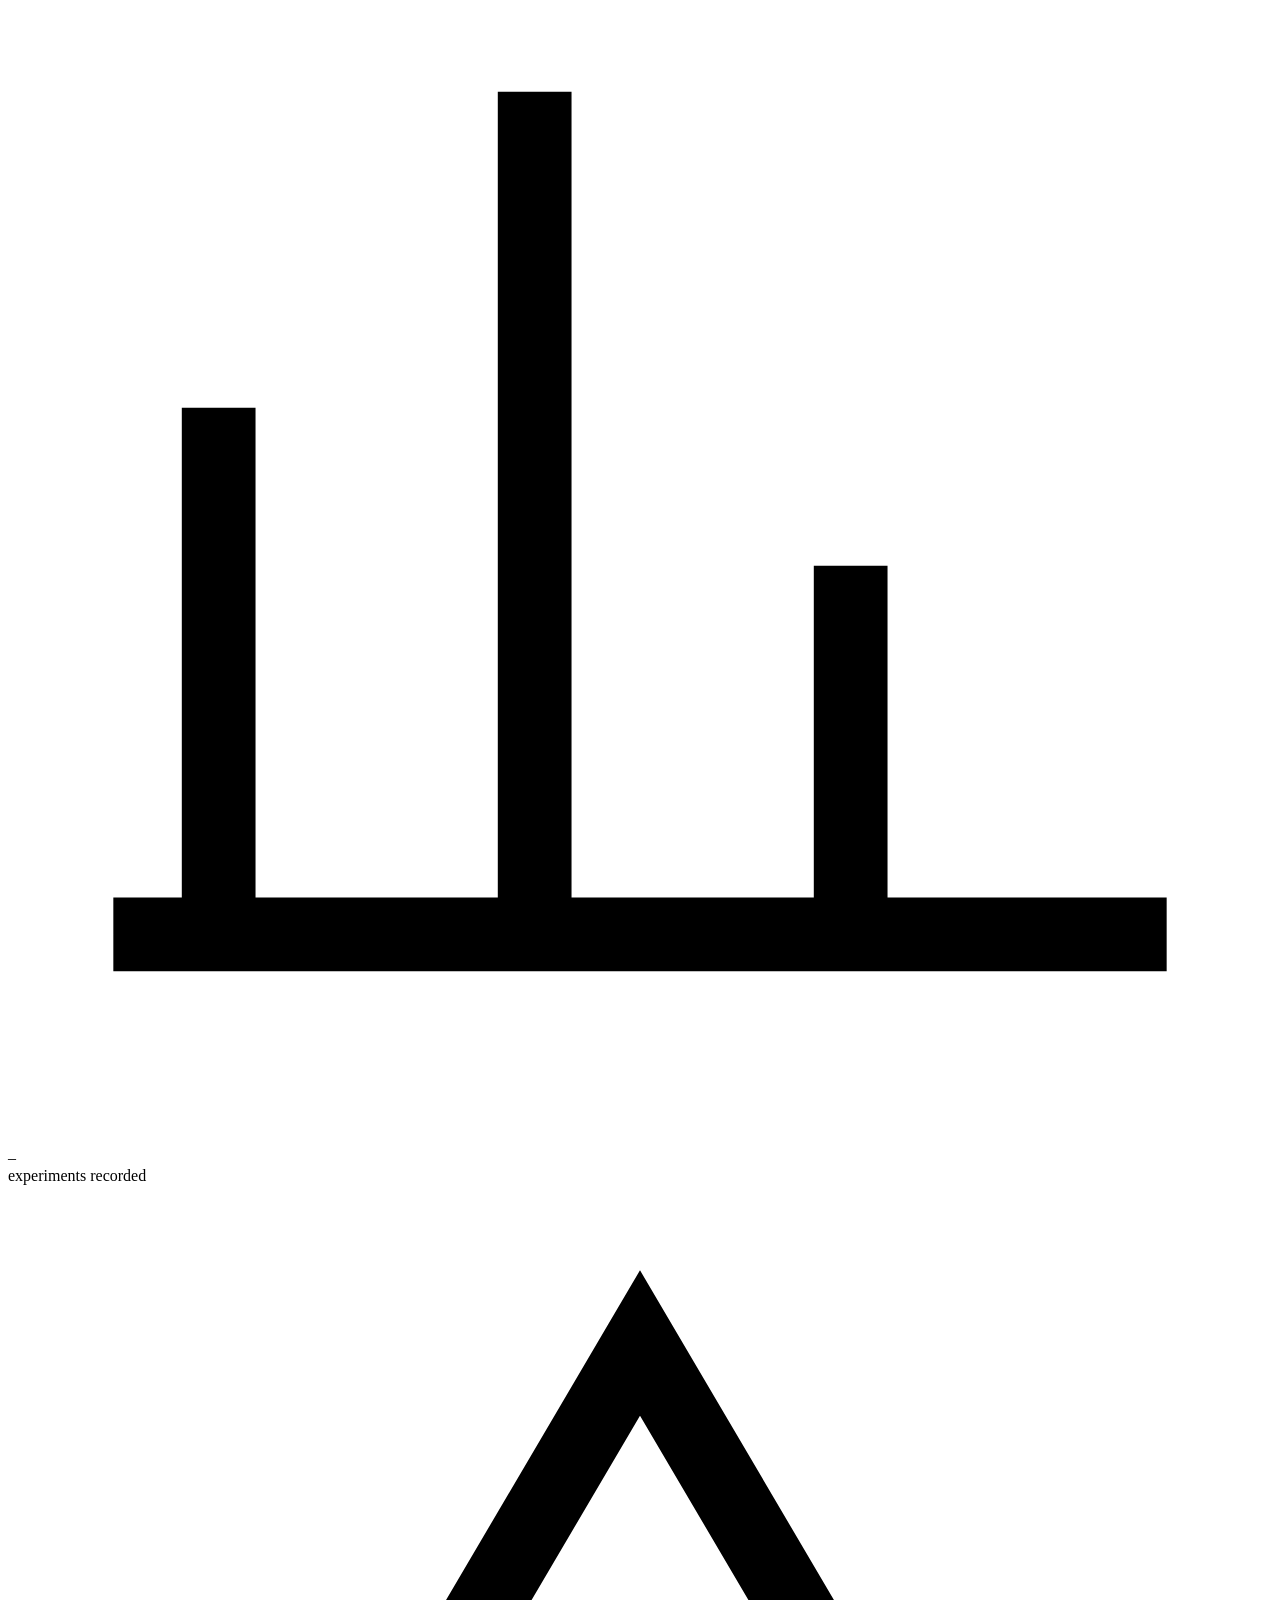
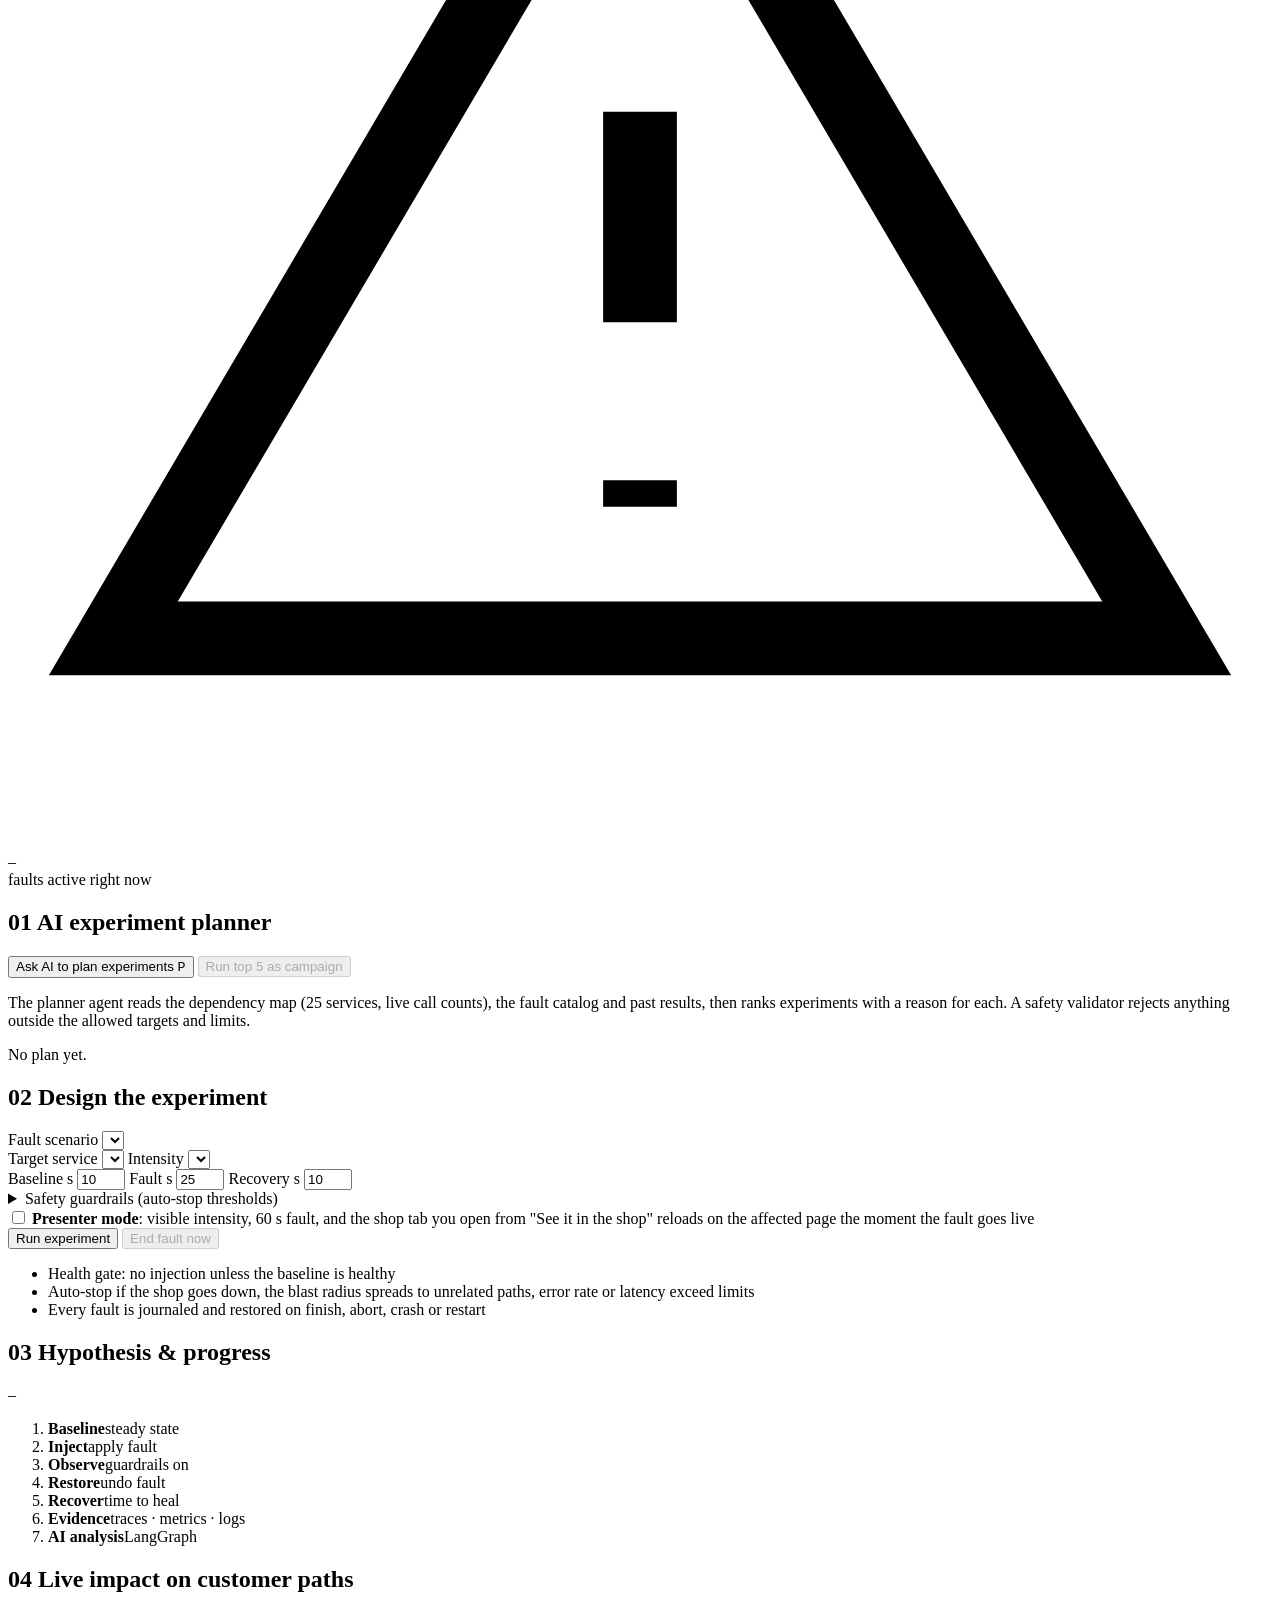
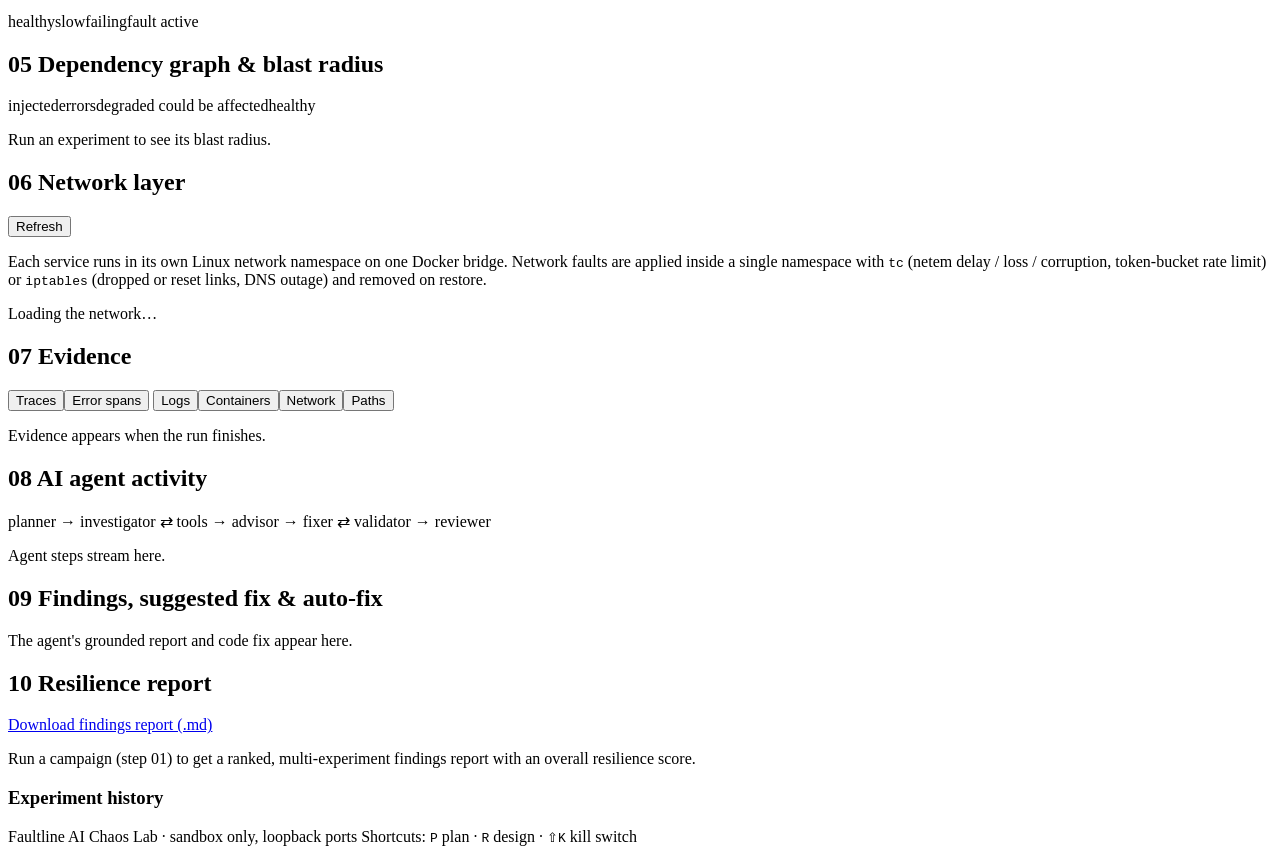
==== commit d1e04d25: "Merge pull request #8 from 0Advi/feature/network-faults Add network-layer faults and network evidenc" ====
--- a/demo/static/index.html
+++ b/demo/static/index.html
@@ -21,7 +21,7 @@
     </div>
   </div>
   <nav class="nav">
-    <a href="#plan">Plan</a><a href="#experiment">Experiment</a><a href="#live">Live</a><a href="#graph">Blast radius</a>
+    <a href="#plan">Plan</a><a href="#experiment">Experiment</a><a href="#live">Live</a><a href="#graph">Blast radius</a><a href="#network">Network</a>
     <a href="#evidence-sec">Evidence</a><a href="#findings">Findings</a><a href="#campaign">Report</a>
   </nav>
   <div class="chips" id="chips"></div>
@@ -43,7 +43,7 @@
         <button class="primary big" id="hero-plan">Plan with AI <kbd>P</kbd></button>
         <button class="big" id="hero-run">Design experiment <kbd>R</kbd></button>
       </div>
-      <p class="fine">Free-tier LLM · 19 fault scenarios · every fault journaled and auto-restored.</p>
+      <p class="fine">Free-tier LLM · 27 fault scenarios incl. network layer · every fault journaled and auto-restored.</p>
     </div>
     <div class="hero-stats">
       <div class="stat green">
@@ -52,7 +52,7 @@
       </div>
       <div class="stat orange">
         <svg viewBox="0 0 24 24" fill="none" stroke="currentColor" stroke-width="1.4"><path d="M13 2 4 14h7l-1 8 9-12h-7z"/></svg>
-        <div><div class="v" id="st-scenarios">19</div><div class="l">fault scenarios ready</div></div>
+        <div><div class="v" id="st-scenarios">27</div><div class="l">fault scenarios ready</div></div>
       </div>
       <div class="stat yellow">
         <svg viewBox="0 0 24 24" fill="none" stroke="currentColor" stroke-width="1.4"><path d="M4 20V10M10 20V4M16 20v-7M22 20H2"/></svg>
@@ -156,21 +156,36 @@
     </div>
   </section>
 
+  <!-- Network layer -->
+  <section class="card" id="network">
+    <div class="card-head">
+      <h2><span class="num">06</span> Network layer</h2>
+      <button id="net-refresh" data-needs-idle>Refresh</button>
+    </div>
+    <p class="muted small">Each service runs in its own Linux network namespace on one Docker bridge. Network faults
+      are applied inside a single namespace with <code>tc</code> (netem delay / loss / corruption, token-bucket
+      rate limit) or <code>iptables</code> (dropped or reset links, DNS outage) and removed on restore.</p>
+    <div class="net-grid">
+      <div id="net-summary" class="net-summary"><p class="muted">Loading the network…</p></div>
+      <div id="net-table" class="net-table"></div>
+    </div>
+  </section>
+
   <!-- 5. Evidence + agent -->
   <section class="grid-two" id="evidence-sec">
     <div class="card">
       <div class="card-head">
-        <h2><span class="num">06</span> Evidence</h2>
+        <h2><span class="num">07</span> Evidence</h2>
         <div class="tabs" id="tabs">
           <button data-tab="trace" class="on">Traces</button><button data-tab="spans">Error spans</button>
-          <button data-tab="logs">Logs</button><button data-tab="containers">Containers</button><button data-tab="paths">Paths</button>
+          <button data-tab="logs">Logs</button><button data-tab="containers">Containers</button><button data-tab="network">Network</button><button data-tab="paths">Paths</button>
         </div>
       </div>
       <div id="evidence" class="evidence"><p class="muted">Evidence appears when the run finishes.</p></div>
     </div>
     <div class="card">
       <div class="card-head">
-        <h2><span class="num">07</span> AI agent activity</h2>
+        <h2><span class="num">08</span> AI agent activity</h2>
         <span class="graph-pill" id="graph-pill">planner → investigator ⇄ tools → advisor → fixer ⇄ validator → reviewer</span>
       </div>
       <div id="feed" class="feed"><p class="muted">Agent steps stream here.</p></div>
@@ -179,14 +194,14 @@
 
   <!-- 6. Findings -->
   <section class="card" id="findings">
-    <h2><span class="num">08</span> Findings, suggested fix &amp; auto-fix</h2>
+    <h2><span class="num">09</span> Findings, suggested fix &amp; auto-fix</h2>
     <div id="report"><p class="muted">The agent's grounded report and code fix appear here.</p></div>
   </section>
 
   <!-- 7. Campaign -->
   <section class="card" id="campaign">
     <div class="card-head">
-      <h2><span class="num">09</span> Resilience report</h2>
+      <h2><span class="num">10</span> Resilience report</h2>
       <a class="button" id="report-dl" href="#" download>Download findings report (.md)</a>
     </div>
     <div id="campaign-out"><p class="muted">Run a campaign (step 01) to get a ranked, multi-experiment findings report with an overall resilience score.</p></div>
